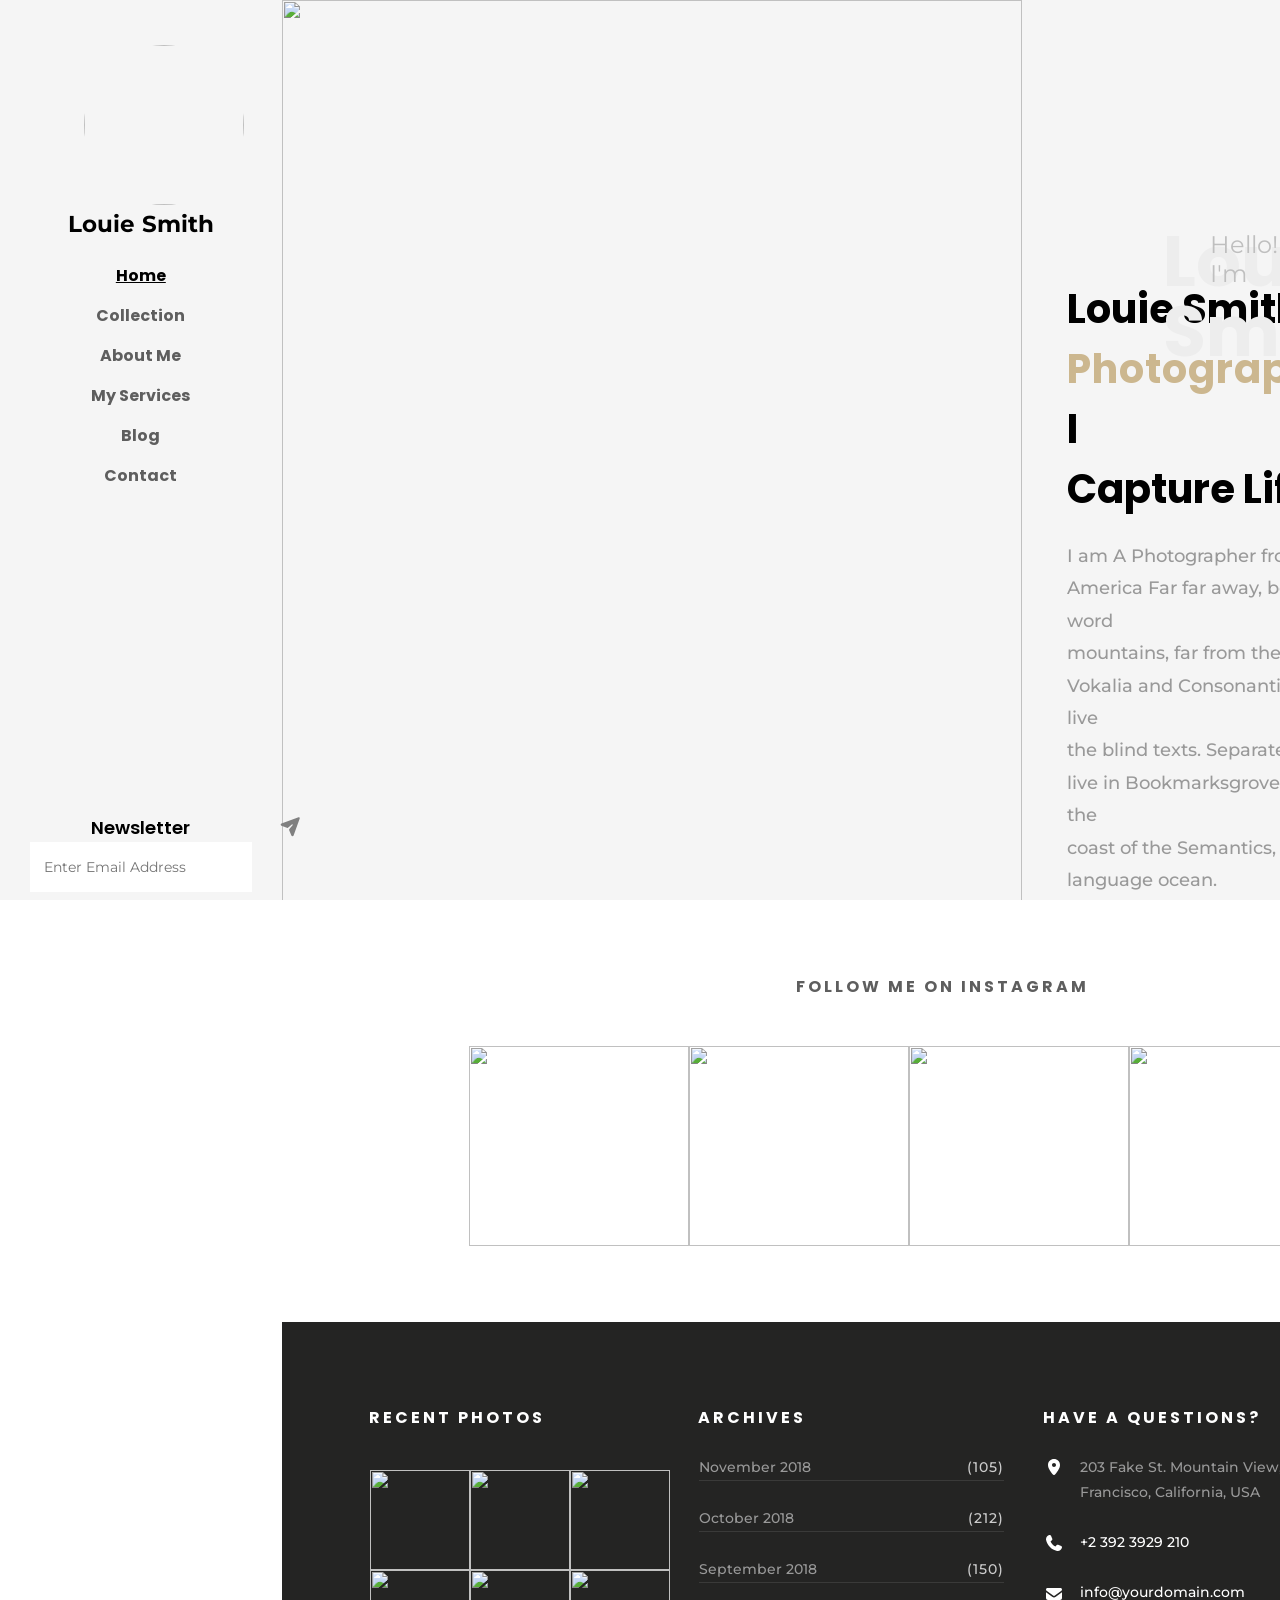
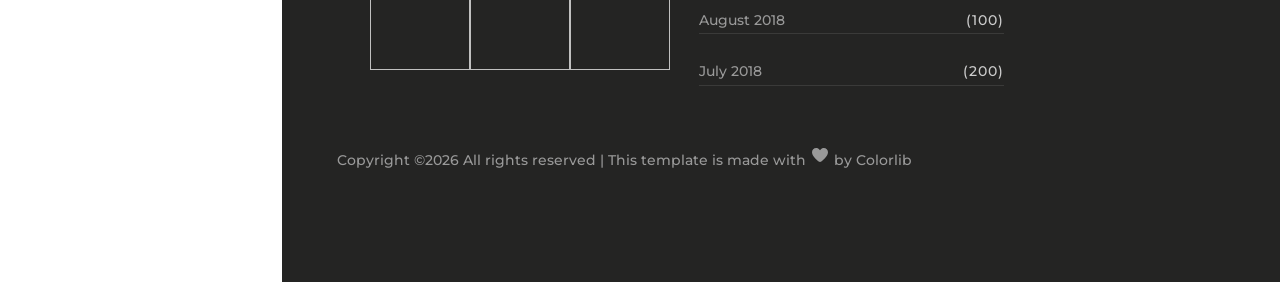
==== index.html @ dfc98e65 "Add files via upload" ====
<!DOCTYPE html>
<html lang="en">
<head>
    <meta charset="UTF-8">
    <meta name="viewport" content="width=device-width, initial-scale=1.0">
    <link rel="stylesheet" href="style.css">
    <link rel="preconnect" href="https://fonts.googleapis.com">
<link rel="preconnect" href="https://fonts.gstatic.com" crossorigin>
<link href="https://fonts.googleapis.com/css2?family=Montserrat:ital,wght@0,100..900;1,100..900&display=swap" rel="stylesheet">
<link rel="preconnect" href="https://fonts.googleapis.com">
<link rel="preconnect" href="https://fonts.gstatic.com" crossorigin>
<link href="https://fonts.googleapis.com/css2?family=Poppins:ital,wght@0,100;0,200;0,300;0,400;0,500;0,600;0,700;0,800;0,900;1,100;1,200;1,300;1,400;1,500;1,600;1,700;1,800;1,900&display=swap" rel="stylesheet">   
<link rel="preconnect" href="https://fonts.googleapis.com">
<link rel="preconnect" href="https://fonts.gstatic.com" crossorigin>
<link href="https://fonts.googleapis.com/css2?family=Herr+Von+Muellerhoff&display=swap" rel="stylesheet">
<title>Document</title>
</head>
<body>
   
    <div class="esq">
        <h1 id="nome"> Louie Smith</h1>
        <img id="autor" src="imagens/author.jpg">
        <li class="nav sep"><a class="esqe" id="home" href="nav-link">Home</a></li>
        <li class="nav sep"><a class="esqe" href="nav-link">Collection</a></li>
        <li class="nav sep"><a class="esqe" href="nav-link">About Me</a></li>
        <li class="nav sep"><a class="esqe" href="nav-link">My Services</a></li>
        <li class="nav sep"><a class="esqe" href="nav-link">Blog</a></li>
        <li class="nav sep"><a class="esqe" href="nav-link">Contact</a></li>
        <h2 id="letter"> Newsletter </h2>
        <input class="letter" type="text" placeholder="   Enter Email Address">
        <svg class="aviao" xmlns="http://www.w3.org/2000/svg" viewBox="0 0 640 640"><!--!Font Awesome Free v7.2.0 by @fontawesome - https://fontawesome.com License - https://fontawesome.com/license/free Copyright 2026 Fonticons, Inc.--><path d="M568.4 37.7C578.2 34.2 589 36.7 596.4 44C603.8 51.3 606.2 62.2 602.7 72L424.7 568.9C419.7 582.8 406.6 592 391.9 592C377.7 592 364.9 583.4 359.6 570.3L295.4 412.3C290.9 401.3 292.9 388.7 300.6 379.7L395.1 267.3C400.2 261.2 399.8 252.3 394.2 246.7C388.6 241.1 379.6 240.7 373.6 245.8L261.2 340.1C252.1 347.7 239.6 349.7 228.6 345.3L70.1 280.8C57 275.5 48.4 262.7 48.4 248.5C48.4 233.8 57.6 220.7 71.5 215.7L568.4 37.7z"/></svg>
    </div>
    <div class="dir">
        <img class="imagem-meio" src="imagens/author.jpg">
        <div class="textos">
        <h4>Louie Smith</h4>
        <h5>Hello! I'm</h5>
        <h3> Louie Smith <span>A Photographer.</span> I <br> Capture Life </h3>
        <p>I am A Photographer from America Far far away, behind the word <br> mountains, far from the countries Vokalia and Consonantia, there live <br> the blind texts. Separated they live in Bookmarksgrove right at the <br> coast of the Semantics, a large language ocean.</p>
    <h6>Louie Smith</h6>
   <div>
    <svg class="redes twitter" xmlns="http://www.w3.org/2000/svg" viewBox="0 0 640 640"><!--!Font Awesome Free v7.2.0 by @fontawesome - https://fontawesome.com License - https://fontawesome.com/license/free Copyright 2026 Fonticons, Inc.--><path d="M523.4 215.7C523.7 220.2 523.7 224.8 523.7 229.3C523.7 368 418.1 527.9 225.1 527.9C165.6 527.9 110.4 510.7 64 480.8C72.4 481.8 80.6 482.1 89.3 482.1C138.4 482.1 183.5 465.5 219.6 437.3C173.5 436.3 134.8 406.1 121.5 364.5C128 365.5 134.5 366.1 141.3 366.1C150.7 366.1 160.1 364.8 168.9 362.5C120.8 352.8 84.8 310.5 84.8 259.5L84.8 258.2C98.8 266 115 270.9 132.2 271.5C103.9 252.7 85.4 220.5 85.4 184.1C85.4 164.6 90.6 146.7 99.7 131.1C151.4 194.8 229 236.4 316.1 240.9C314.5 233.1 313.5 225 313.5 216.9C313.5 159.1 360.3 112 418.4 112C448.6 112 475.9 124.7 495.1 145.1C518.8 140.6 541.6 131.8 561.7 119.8C553.9 144.2 537.3 164.6 515.6 177.6C536.7 175.3 557.2 169.5 576 161.4C561.7 182.2 543.8 200.7 523.4 215.7z"/></svg>
    <svg class="redes face" xmlns="http://www.w3.org/2000/svg" viewBox="0 0 640 640"><!--!Font Awesome Free v7.2.0 by @fontawesome - https://fontawesome.com License - https://fontawesome.com/license/free Copyright 2026 Fonticons, Inc.--><path d="M240 363.3L240 576L356 576L356 363.3L442.5 363.3L460.5 265.5L356 265.5L356 230.9C356 179.2 376.3 159.4 428.7 159.4C445 159.4 458.1 159.8 465.7 160.6L465.7 71.9C451.4 68 416.4 64 396.2 64C289.3 64 240 114.5 240 223.4L240 265.5L174 265.5L174 363.3L240 363.3z"/></svg>
    <svg class="redes insta" xmlns="http://www.w3.org/2000/svg" viewBox="0 0 640 640"><!--!Font Awesome Free v7.2.0 by @fontawesome - https://fontawesome.com License - https://fontawesome.com/license/free Copyright 2026 Fonticons, Inc.--><path d="M320.3 205C256.8 204.8 205.2 256.2 205 319.7C204.8 383.2 256.2 434.8 319.7 435C383.2 435.2 434.8 383.8 435 320.3C435.2 256.8 383.8 205.2 320.3 205zM319.7 245.4C360.9 245.2 394.4 278.5 394.6 319.7C394.8 360.9 361.5 394.4 320.3 394.6C279.1 394.8 245.6 361.5 245.4 320.3C245.2 279.1 278.5 245.6 319.7 245.4zM413.1 200.3C413.1 185.5 425.1 173.5 439.9 173.5C454.7 173.5 466.7 185.5 466.7 200.3C466.7 215.1 454.7 227.1 439.9 227.1C425.1 227.1 413.1 215.1 413.1 200.3zM542.8 227.5C541.1 191.6 532.9 159.8 506.6 133.6C480.4 107.4 448.6 99.2 412.7 97.4C375.7 95.3 264.8 95.3 227.8 97.4C192 99.1 160.2 107.3 133.9 133.5C107.6 159.7 99.5 191.5 97.7 227.4C95.6 264.4 95.6 375.3 97.7 412.3C99.4 448.2 107.6 480 133.9 506.2C160.2 532.4 191.9 540.6 227.8 542.4C264.8 544.5 375.7 544.5 412.7 542.4C448.6 540.7 480.4 532.5 506.6 506.2C532.8 480 541 448.2 542.8 412.3C544.9 375.3 544.9 264.5 542.8 227.5zM495 452C487.2 471.6 472.1 486.7 452.4 494.6C422.9 506.3 352.9 503.6 320.3 503.6C287.7 503.6 217.6 506.2 188.2 494.6C168.6 486.8 153.5 471.7 145.6 452C133.9 422.5 136.6 352.5 136.6 319.9C136.6 287.3 134 217.2 145.6 187.8C153.4 168.2 168.5 153.1 188.2 145.2C217.7 133.5 287.7 136.2 320.3 136.2C352.9 136.2 423 133.6 452.4 145.2C472 153 487.1 168.1 495 187.8C506.7 217.3 504 287.3 504 319.9C504 352.5 506.7 422.6 495 452z"/></svg>
<div class="rede q1"></div><div class="rede q2"></div><div class="rede q3"></div>
</div>    
</div>
</div>
<div class="follow">
<h7 class="followinsta">FOLLOW ME ON INSTAGRAM</h7>
<div class="followimg">
    <img src="imagens/image_1.jpg">
    <img src="imagens/image_2.jpg">
    <img src="imagens/image_3.jpg">
    <img src="imagens/image_4.jpg">
    <img src="imagens/image_5.jpg">
</div>
</div>
<div class="rodape">
    <div class="container">
        <div class="recent">
            <h8>RECENT PHOTOS</h8>
            <ul class="recentimg">
           <li class="listardpimg"><img class="recentimag" src="imagens/image_1.jpg"></li>
           <li class="listardpimg"><img class="recentimag" src="imagens/image_2.jpg"></li>
           <li class="listardpimg"><img class="recentimag" src="imagens/image_3.jpg"></li>
           <li class="listardpimg"><img class="recentimag" src="imagens/image_4.jpg"></li>
           <li class="listardpimg"><img class="recentimag" src="imagens/image_5.jpg"></li>
           <li class="listardpimg"><img class="recentimag" src="imagens/image_6.jpg"></li>
        </ul>
        </div>
        <div clas="archives">
                <h8>ARCHIVES</h8>
                <ul class="datas">
                <li class="datalist"><a class="datatxt" href="nav-link">November 2018 <span>(105)</span></a> 
                    <li class="datalist"><a class="datatxt" href="nav-link">October 2018 <span>(212)</span></a> 
                        <li class="datalist"><a class="datatxt" href="nav-link">September 2018 <span>(150)</span></a> 
                            <li class="datalist"><a class="datatxt" href="nav-link">August 2018 <span>(100)</span></a> 
                                <li class="datalist"><a class="datatxt" href="nav-link">July 2018 <span>(200)</span></a> 
            </ul>
        </div>
        <div class="question">
        <h8>HAVE A QUESTIONS?</h8>
        <ul class="questionstab"><svg class="location" xmlns="http://www.w3.org/2000/svg" viewBox="0 0 640 640"><!--!Font Awesome Free v7.2.0 by @fontawesome - https://fontawesome.com License - https://fontawesome.com/license/free Copyright 2026 Fonticons, Inc.--><path d="M128 252.6C128 148.4 214 64 320 64C426 64 512 148.4 512 252.6C512 371.9 391.8 514.9 341.6 569.4C329.8 582.2 310.1 582.2 298.3 569.4C248.1 514.9 127.9 371.9 127.9 252.6zM320 320C355.3 320 384 291.3 384 256C384 220.7 355.3 192 320 192C284.7 192 256 220.7 256 256C256 291.3 284.7 320 320 320z"/></svg>
            <svg class="telephone" xmlns="http://www.w3.org/2000/svg" viewBox="0 0 640 640"><!--!Font Awesome Free v7.2.0 by @fontawesome - https://fontawesome.com License - https://fontawesome.com/license/free Copyright 2026 Fonticons, Inc.--><path d="M224.2 89C216.3 70.1 195.7 60.1 176.1 65.4L170.6 66.9C106 84.5 50.8 147.1 66.9 223.3C104 398.3 241.7 536 416.7 573.1C493 589.3 555.5 534 573.1 469.4L574.6 463.9C580 444.2 569.9 423.6 551.1 415.8L453.8 375.3C437.3 368.4 418.2 373.2 406.8 387.1L368.2 434.3C297.9 399.4 241.3 341 208.8 269.3L253 233.3C266.9 222 271.6 202.9 264.8 186.3L224.2 89z"/></svg>
            <svg class="mail" xmlns="http://www.w3.org/2000/svg" viewBox="0 0 640 640"><!--!Font Awesome Free v7.2.0 by @fontawesome - https://fontawesome.com License - https://fontawesome.com/license/free Copyright 2026 Fonticons, Inc.--><path d="M112 128C85.5 128 64 149.5 64 176C64 191.1 71.1 205.3 83.2 214.4L291.2 370.4C308.3 383.2 331.7 383.2 348.8 370.4L556.8 214.4C568.9 205.3 576 191.1 576 176C576 149.5 554.5 128 528 128L112 128zM64 260L64 448C64 483.3 92.7 512 128 512L512 512C547.3 512 576 483.3 576 448L576 260L377.6 408.8C343.5 434.4 296.5 434.4 262.4 408.8L64 260z"/></svg>
            <li class="questionlist"><a class="questiontxt datatxt">203 Fake St. Mountain View, San <br> Francisco, California, USA</a>
                <li class="questionlist"><a class="questiontxt2 datatxt">+2 392 3929 210</a>
                    <li class="questionlist"><a class="questiontxt2 datatxt">info@yourdomain.com</a>
        </ul>
        </div>
    </div>
    <h9 class="datatxt copyright">Copyright ©2026 All rights reserved | This template is made with <svg class="heart" xmlns="http://www.w3.org/2000/svg" viewBox="0 0 640 640"><!--!Font Awesome Free v7.2.0 by @fontawesome - https://fontawesome.com License - https://fontawesome.com/license/free Copyright 2026 Fonticons, Inc.--><path d="M305 151.1L320 171.8L335 151.1C360 116.5 400.2 96 442.9 96C516.4 96 576 155.6 576 229.1L576 231.7C576 343.9 436.1 474.2 363.1 529.9C350.7 539.3 335.5 544 320 544C304.5 544 289.2 539.4 276.9 529.9C203.9 474.2 64 343.9 64 231.7L64 229.1C64 155.6 123.6 96 197.1 96C239.8 96 280 116.5 305 151.1z"/></svg> by Colorlib</h9>
</div>
</body>
</html>
---- style.css ----
body {display: flex;
    flex-wrap: wrap;
}

* {margin: 0;
box-sizing: border-box;}

.esq {position: sticky; 
top: 0%;
display: flex;
flex-direction: column;
background: rgb(0, 0, 0, 0.04);
height: 100vh;
width: 22%;
text-align: center;
align-items: center;
list-style: none;
padding-top: 300px;
}

#home {color: black;
transition: 0.3s ease;
text-decoration: underline;}

#autor {position: absolute;
top: 45px;
width: 160px;
height: 160px;
object-fit: cover;
left: 30%;
border-radius: 50%;}

#nome {font-size: 23px;
color: rgb(0, 0, 0);
margin-top: -100px;
font-family: "Montserrat", arial, sans-serif;
padding: 10px 0;}

.nav {margin-top: 15px;}

.esqe {font-family: "Poppins", Arial, sans-serif;
padding: 10px 0;
text-decoration: none;
transition: 0.2s ease;
color: #5e5e5e;
font-size: 16px;
font-weight: bold;}

.esqe:hover {color: black;
transition: 0.3s ease;
text-decoration: underline;}

#letter {margin-top: 326px;
font-family: "Poppins", Arial, sans-serif;
font-size: 18px;
font-weight: 600;}

.dir {display: flex;
background: rgb(245, 245, 245);
height: 100vh;
width: 78%;}

.imagem-meio {height: 963px;
width: 740px;   
object-fit: cover;}

.letter {height: 52px;
width: 224px;
font-size: 14px;
font-weight: 400;
font-family: "Montserrat", arial, sans-serif;
border-color: rgb(0, 0, 0, 0.04);
border-style: solid;
border-width: 0.5px;
}

.aviao {position: absolute;
height: 22px;
width: 22.03px;
fill: gray;
bottom: 62px;
left: 279px;}

.textos {display: flex;
flex-direction: column;}

Span {letter-spacing: 1px;
    color: #ccb78f;}

h3 {font-family: "Poppins", Arial, sans-serif;
    font-size: 2.5rem;
    margin-top: 279px;
    margin-left: 45px;
}    

p {font-family: "Montserrat", Arial, sans-serif;
    font-size: 15px;
    line-height: 1.8;
    font-weight: 500;
    color: #999999;
    font-size: 18px;
    font-weight: 500;
    margin-left: 45px;
    margin-top: 21px;}

h4 {font-family: "Poppins", Arial, sans-serif;
position: absolute;
top: 227px;
left: 1163px;
color: #ededed;
font-size: 70px;
line-height: 1;}

h5 {font-size: 24px;
color: #bfbfbf;
font-weight: 400;
font-family: "Montserrat", Arial, sans-serif;
position: absolute;
left: 1210px;
top: 230px;}

h6 {font-family: "Herr Von Muellerhoff", cursive;
font-size: 40px;
font-weight: 400;
margin-left: 45px;
margin-top: 29px;}

.redes {height: 30px;
width: 30px;
margin-top: 26px;
margin-left: 30px;
}

.twitter {margin-left: 59px;
}

.follow {display: flex;
    align-items: start;
    justify-content: start;
    flex-wrap: wrap;
    flex-direction: column;
    background-color: #ffffff;
    height: 422px;
    width: 1489px;
    margin-left: 22%;
}

.followinsta {margin-top: 75px;
margin-left: 40%;
font-size: 16px;
font-weight: 700;
letter-spacing: 3px;
font-family: "Poppins", Arial, sans-serif;
line-height: 1.5;
font-size: 16px;
color:#5e5e5e}

.followimg {display: flex;
margin-left: 187px;
margin-top: 47px;
}

.followimg img {
    height: 200px;
    width: 220px;
    object-fit: cover;
}

.rodape {display: flex;
flex-wrap: wrap;
background-color: #242423;
height: 560.13px;
width: 1489px;
margin-left: 22%;
align-items: center;
}

.container {display: flex;

height: 392.13px;
width: 1486px;
padding-right: 48px;
padding-left: 48px;
padding-top: 75px;
}

.recent {display: flex;
flex-direction: column;
width: 329px;
height: 302.94px;}

h8 {font-weight: 700;
letter-spacing: 3px;
font-family: "Poppins", Arial, sans-serif;
line-height: 1.5;
font-size: 16px;
color: white;
margin-left: 39px;}

.recentimg {margin-top: 40px;
    display: flex;
    flex-wrap:  wrap;
    width: 350px;
    height: 200px;
    list-style: none;
}

.recentimag {width: 100px;
height: 100px;
object-fit: cover;
}

.listardpimg {width: 100px;
height: 100px;} 

.archives {width: 329px;
    height: 302.94px;}

.datatxt {font-size: 14px;
font-family: "Montserrat", Arial, sans-serif;
text-decoration: none;
color: #999999;
line-height: 1.8;
font-weight: 500;
padding: 5px 0;
}

.datalist {list-style: none;
    margin-bottom: 20px;
    margin-top: 25px;
    border-bottom: 1px solid rgba(255, 255, 255, 0.1);
}

.datatxt span {margin-left: 150px;
color: #ccc;
float: right;
}

.questiontxt2 {color: white;}

.questionlist {margin-left: 36px;
margin-top: 25px;}

.location {width: 20px;
height: 20px;
fill: white;
margin-top: 2px;
position: absolute;}

.telephone {width: 20px;
height: 20px;
fill: white;
margin-top: 78px;
position: absolute;}

.mail {width: 20px;
height: 20px;
fill: white;
margin-top: 129px;
position: absolute;}

.questionstab {list-style: none;}

.copyright {padding-left: 55px;
padding-bottom: 100px;}

.heart {width: 20px;
height: 20px;
fill: #999999;}
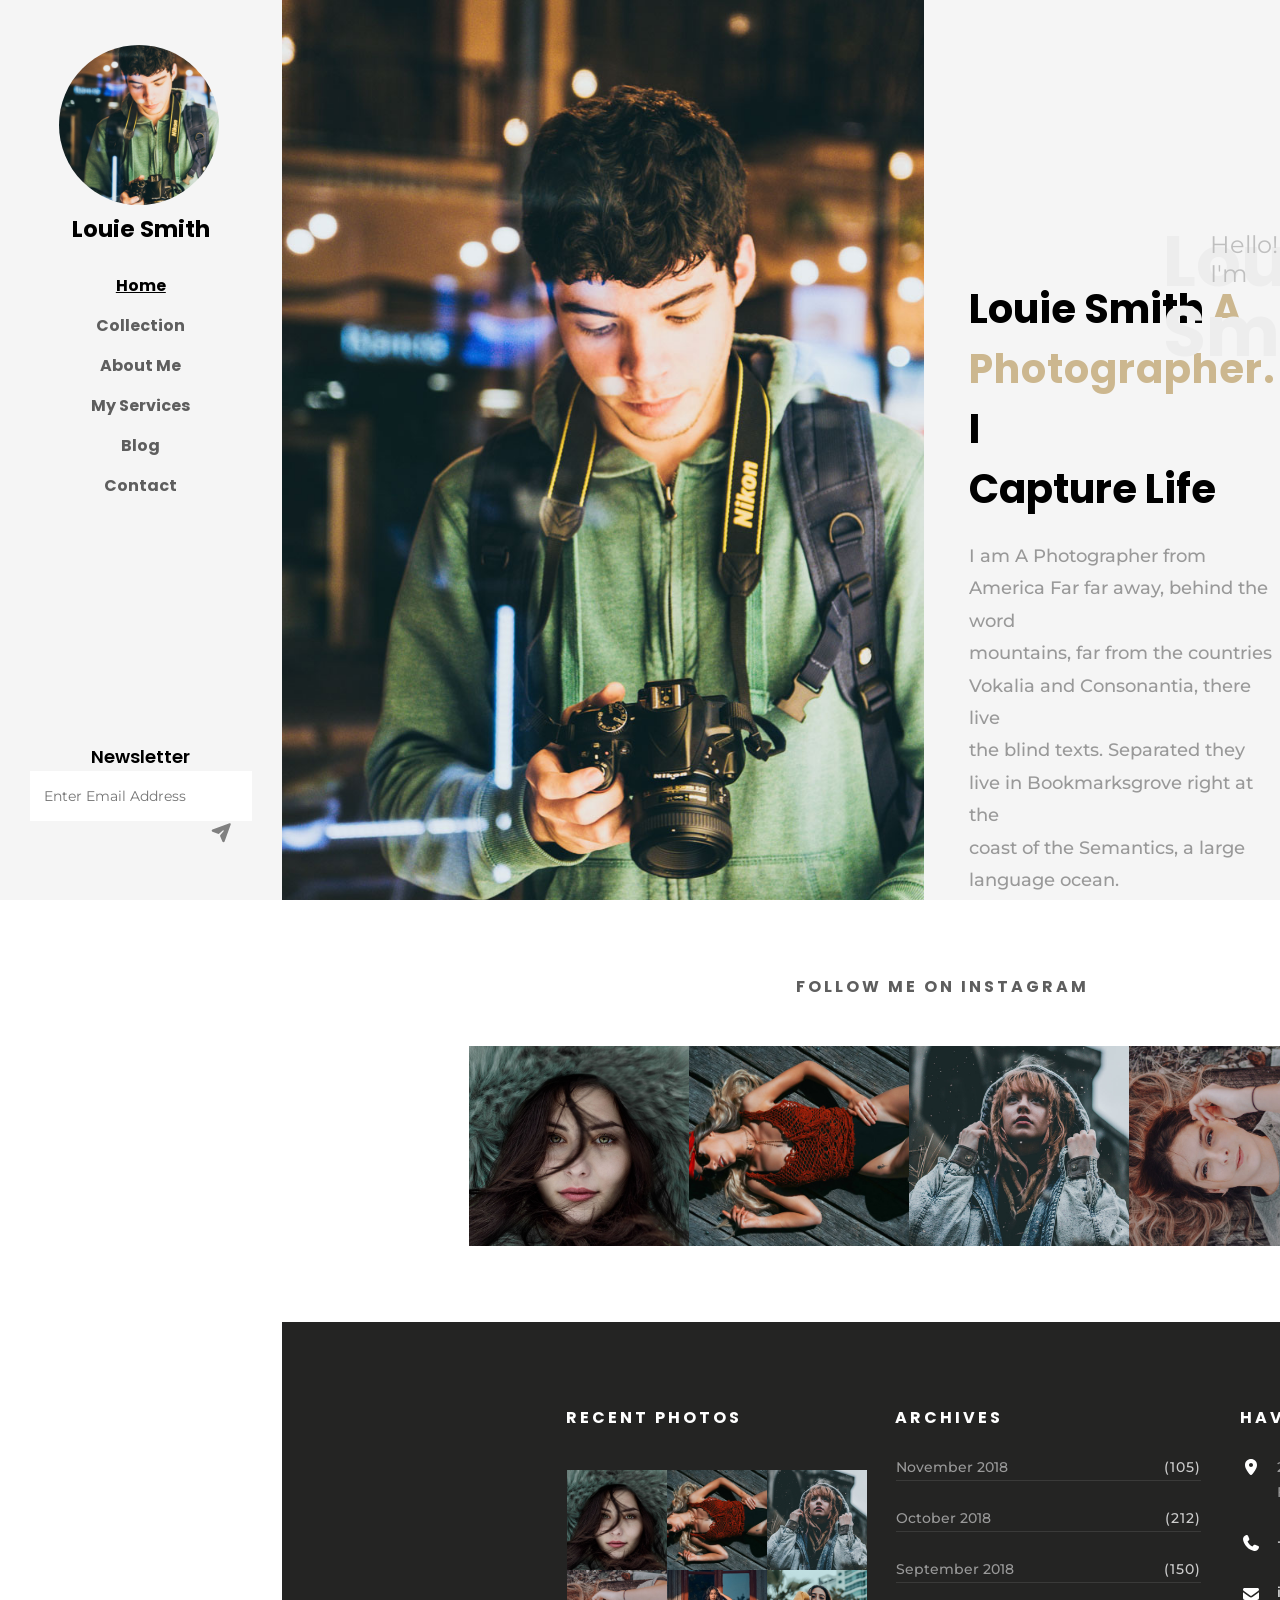
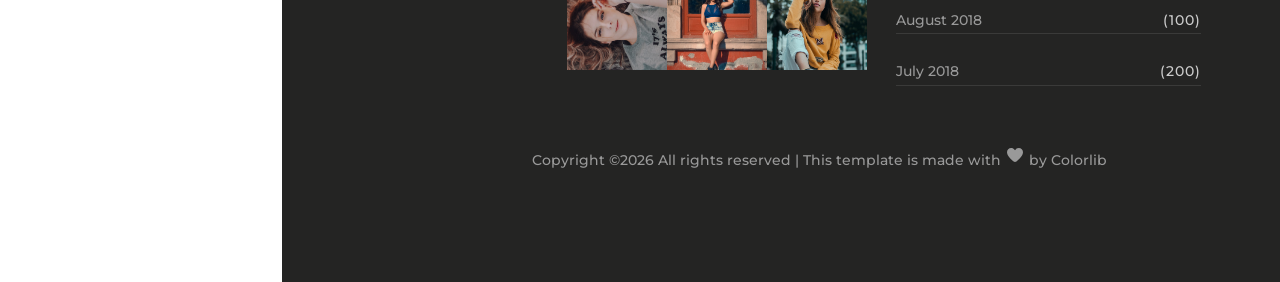
==== commit cf1c0ab6: "Add files via upload" ====
--- a/index.html
+++ b/index.html
@@ -21,7 +21,7 @@
         <h1 id="nome"> Louie Smith</h1>
         <img id="autor" src="imagens/author.jpg">
         <li class="nav sep"><a class="esqe" id="home" href="nav-link">Home</a></li>
-        <li class="nav sep"><a class="esqe" href="nav-link">Collection</a></li>
+        <li class="nav sep"><a class="esqe" href="collection.html">Collection</a></li>
         <li class="nav sep"><a class="esqe" href="nav-link">About Me</a></li>
         <li class="nav sep"><a class="esqe" href="nav-link">My Services</a></li>
         <li class="nav sep"><a class="esqe" href="nav-link">Blog</a></li>
--- a/style.css
+++ b/style.css
@@ -27,14 +27,14 @@
 width: 160px;
 height: 160px;
 object-fit: cover;
-left: 30%;
+left: 21%;
 border-radius: 50%;}
 
 #nome {font-size: 23px;
 color: rgb(0, 0, 0);
 margin-top: -100px;
-font-family: "Montserrat", arial, sans-serif;
-padding: 10px 0;}
+font-family: "Poppins", Arial, sans-serif;
+padding: 12px 0;}
 
 .nav {margin-top: 15px;}
 
@@ -50,19 +50,10 @@
 transition: 0.3s ease;
 text-decoration: underline;}
 
-#letter {margin-top: 326px;
+#letter {margin-top: 245px;
 font-family: "Poppins", Arial, sans-serif;
 font-size: 18px;
 font-weight: 600;}
-
-.dir {display: flex;
-background: rgb(245, 245, 245);
-height: 100vh;
-width: 78%;}
-
-.imagem-meio {height: 963px;
-width: 740px;   
-object-fit: cover;}
 
 .letter {height: 52px;
 width: 224px;
@@ -74,12 +65,21 @@
 border-width: 0.5px;
 }
 
+.dir {display: flex;
+background: rgb(245, 245, 245);
+height: 100vh;
+width: 78%;}
+
+.imagem-meio {height: 963px;
+width: 740px;   
+object-fit: cover;}
+
 .aviao {position: absolute;
 height: 22px;
 width: 22.03px;
 fill: gray;
-bottom: 62px;
-left: 279px;}
+bottom: 56px;
+left: 210px;}
 
 .textos {display: flex;
 flex-direction: column;}
@@ -176,11 +176,10 @@
 }
 
 .container {display: flex;
-
 height: 392.13px;
 width: 1486px;
 padding-right: 48px;
-padding-left: 48px;
+padding-left: 245px;
 padding-top: 75px;
 }
 
@@ -261,7 +260,7 @@
 
 .questionstab {list-style: none;}
 
-.copyright {padding-left: 55px;
+.copyright {padding-left: 250px;
 padding-bottom: 100px;}
 
 .heart {width: 20px;
